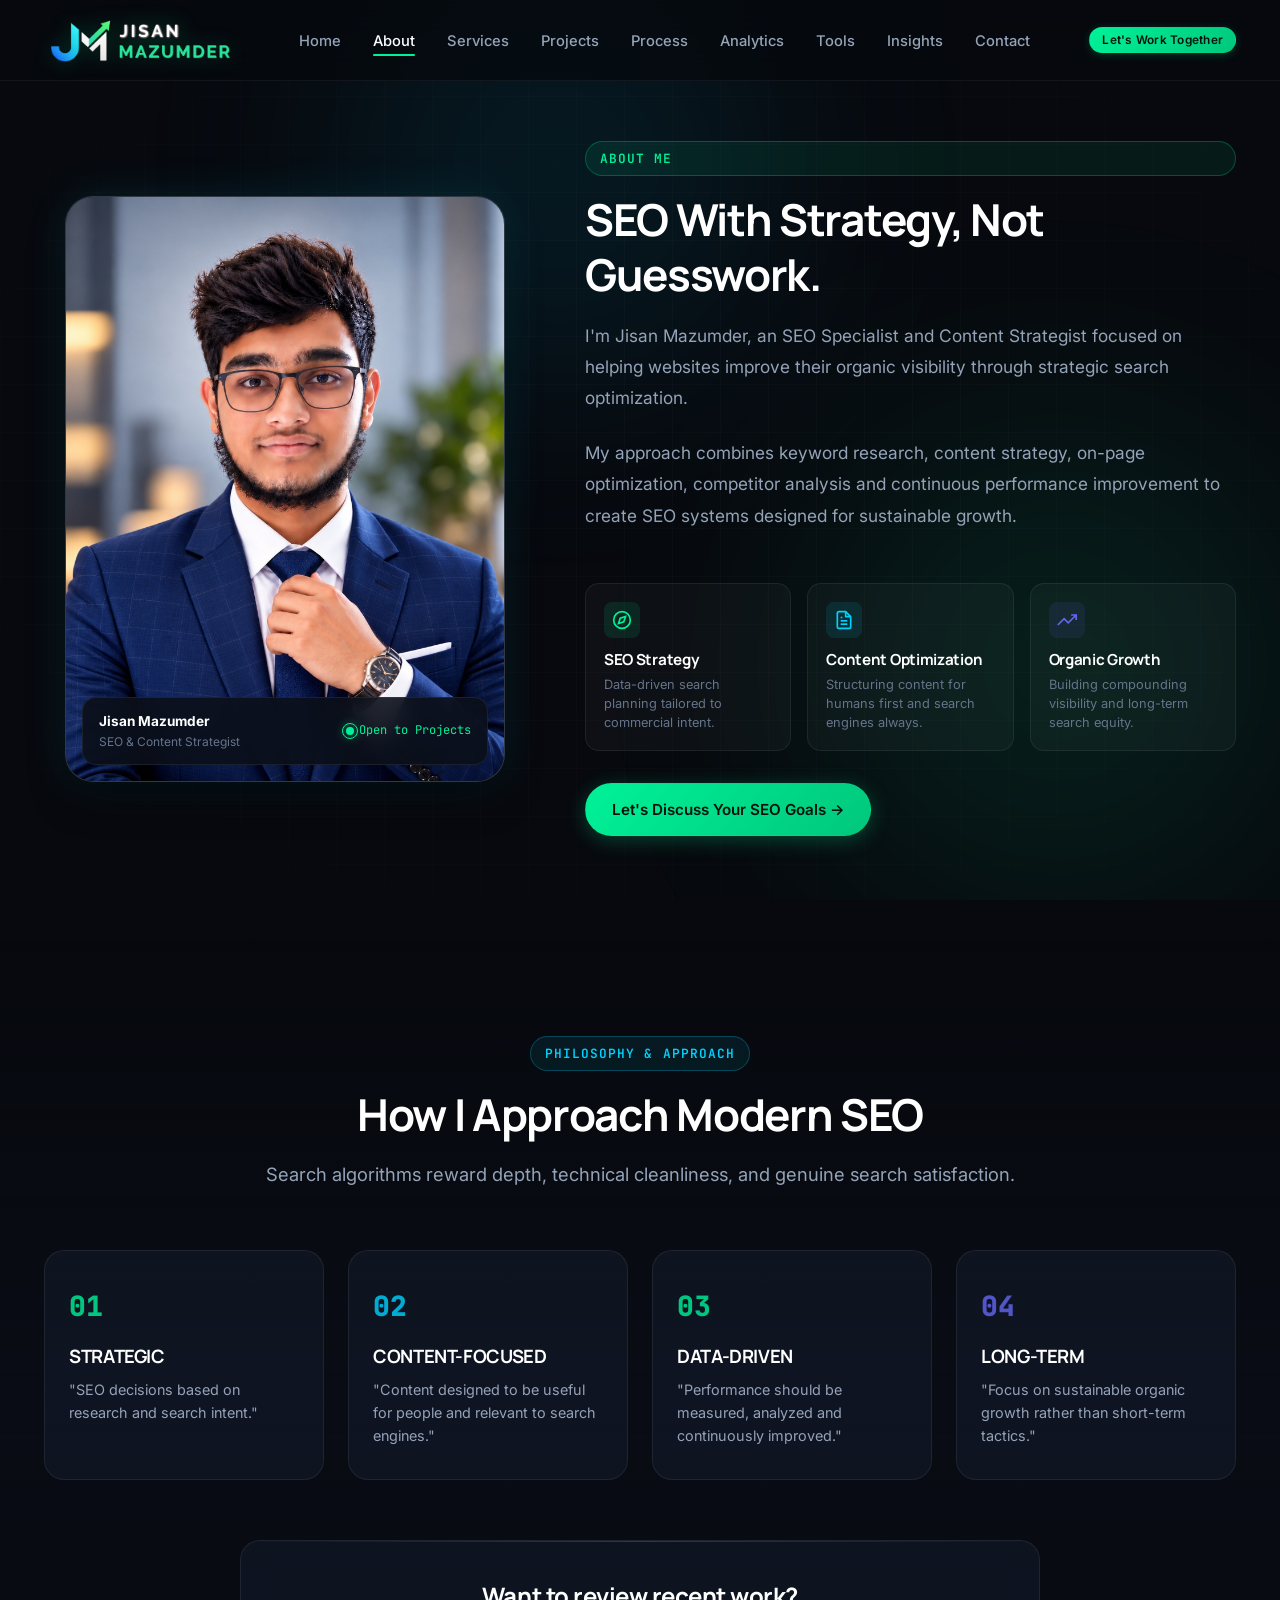
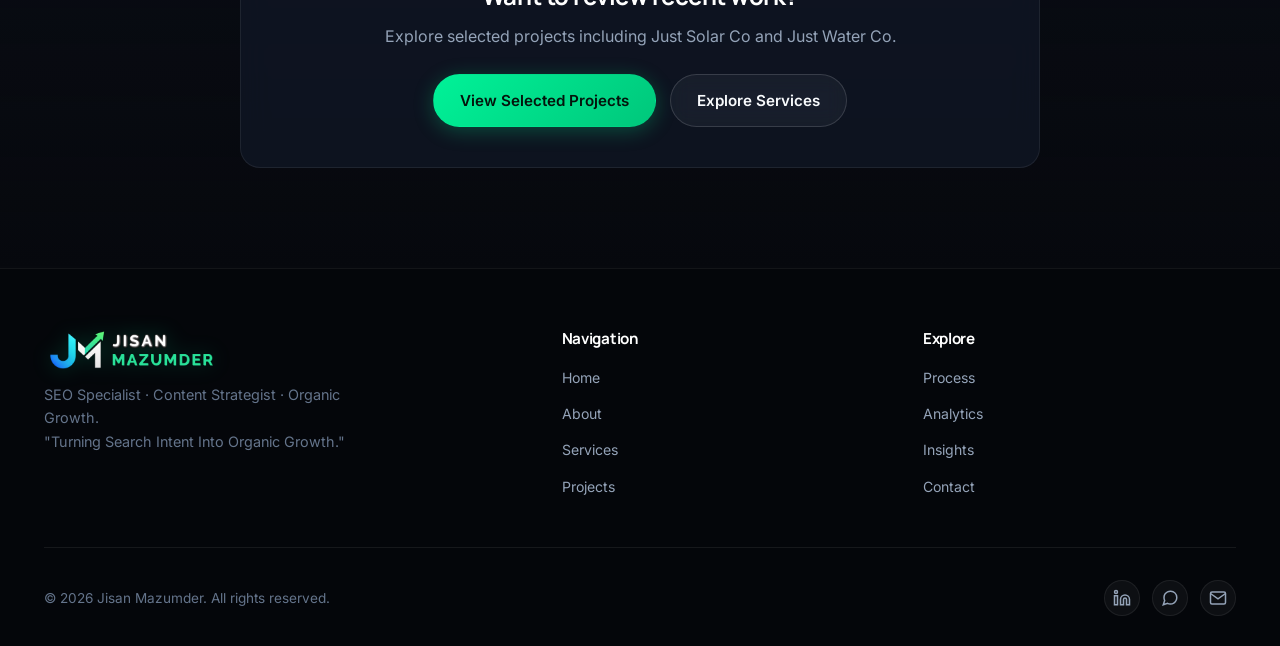
==== about.html @ 7db555c7 "Initial commit: Portfolio website with modern SEO optimization and about page update" ====
﻿<!DOCTYPE html>
<html lang="en">
<head>
  <meta charset="UTF-8">
  <meta name="viewport" content="width=device-width, initial-scale=1.0">
  <title>About | Jisan Mazumder - SEO Specialist &amp; Content Strategist</title>
  <meta name="description" content="Learn about Jisan Mazumder, SEO Specialist and Content Strategist focused on search visibility, topical relevance and sustainable organic growth.">
  <link rel="canonical" href="https://jisanmazumder.com/about.html">
  <meta name="theme-color" content="#07090e">
  <link rel="preconnect" href="https://fonts.googleapis.com">
  <link rel="preconnect" href="https://fonts.gstatic.com" crossorigin>
    <link rel="icon" type="image/png" href="assets/favicon.png">
  <link rel="icon" type="image/png" sizes="32x32" href="assets/favicon-32x32.png">
  <link rel="apple-touch-icon" href="assets/favicon.png">
  <link rel="shortcut icon" href="favicon.ico">
  <link rel="stylesheet" href="css/style.css">
</head>
<body>

  <div class="bg-ambient" aria-hidden="true">
    <div class="bg-ambient-orb bg-ambient-orb-1"></div>
    <div class="bg-ambient-orb bg-ambient-orb-2"></div>
    <div class="bg-grid-pattern"></div>
  </div>

  <header class="site-header" id="navbar">
    <div class="container">
      <nav class="nav-container" aria-label="Main Navigation">
        <a href="index.html" class="brand-logo" aria-label="Jisan Mazumder Home">
          <img src="assets/logo-nav-transparent.png" alt="Jisan Mazumder Logo" class="brand-logo-full">
        </a>

        <ul class="nav-menu" id="navMenu">
          <li><a href="index.html" class="nav-link">Home</a></li>
          <li><a href="about.html" class="nav-link active">About</a></li>
          <li><a href="services.html" class="nav-link">Services</a></li>
          <li><a href="projects.html" class="nav-link">Projects</a></li>
          <li><a href="process.html" class="nav-link">Process</a></li>
          <li><a href="analytics.html" class="nav-link">Analytics</a></li>
          <li><a href="tools.html" class="nav-link">Tools</a></li>
          <li><a href="insights.html" class="nav-link">Insights</a></li>
          <li><a href="contact.html" class="nav-link">Contact</a></li>
        </ul>

        <div class="nav-actions">
          <a href="contact.html" class="btn btn-primary btn-nav">Let's Work Together</a>
          <button class="menu-toggle" id="menuToggle" aria-label="Toggle Navigation Menu" aria-expanded="false" aria-controls="navMenu">
            <span class="hamburger-line"></span>
          </button>
        </div>
      </nav>
    </div>
  </header>

  <main id="mainContent">

    <!-- About Page Hero -->
    <section class="section" style="padding-top: 60px;">
      <div class="container">
        
        <div class="about-grid">
          
          <div class="about-image-wrapper reveal-on-scroll">
            <div class="about-photo-card">
              <img src="assets/jisan-avatar.jpg" alt="Jisan Mazumder portrait" class="about-photo" loading="lazy">
              <div class="about-photo-badge">
                <div>
                  <div class="about-badge-role">Jisan Mazumder</div>
                  <div style="font-size: 0.75rem; color: var(--text-muted);">SEO &amp; Content Strategist</div>
                </div>
                <div class="about-badge-status">
                  <span class="status-dot"></span> Open to Projects
                </div>
              </div>
            </div>
          </div>

          <div class="about-content-area reveal-on-scroll delay-1">
            <div class="section-badge">ABOUT ME</div>
            <h1 class="section-title">SEO With Strategy, Not Guesswork.</h1>
            
            <p class="about-copy">
              I'm Jisan Mazumder, an SEO Specialist and Content Strategist focused on helping websites improve their organic visibility through strategic search optimization.
            </p>
            <p class="about-copy">
              My approach combines keyword research, content strategy, on-page optimization, competitor analysis and continuous performance improvement to create SEO systems designed for sustainable growth.
            </p>

            <div class="about-highlights-grid">
              <div class="highlight-card">
                <div class="highlight-icon">
                  <svg width="20" height="20" viewBox="0 0 24 24" fill="none" stroke="currentColor" stroke-width="2"><circle cx="12" cy="12" r="10"></circle><polygon points="16.24 7.76 14.12 14.12 7.76 16.24 9.88 9.88 16.24 7.76"></polygon></svg>
                </div>
                <h2 class="highlight-title">SEO Strategy</h2>
                <p class="highlight-desc">Data-driven search planning tailored to commercial intent.</p>
              </div>

              <div class="highlight-card cyan">
                <div class="highlight-icon">
                  <svg width="20" height="20" viewBox="0 0 24 24" fill="none" stroke="currentColor" stroke-width="2"><path d="M14 2H6a2 2 0 0 0-2 2v16a2 2 0 0 0 2 2h12a2 2 0 0 0 2-2V8z"></path><polyline points="14 2 14 8 20 8"></polyline><line x1="16" y1="13" x2="8" y2="13"></line><line x1="16" y1="17" x2="8" y2="17"></line><polyline points="10 9 9 9 8 9"></polyline></svg>
                </div>
                <h2 class="highlight-title">Content Optimization</h2>
                <p class="highlight-desc">Structuring content for humans first and search engines always.</p>
              </div>

              <div class="highlight-card indigo">
                <div class="highlight-icon">
                  <svg width="20" height="20" viewBox="0 0 24 24" fill="none" stroke="currentColor" stroke-width="2"><polyline points="23 6 13.5 15.5 8.5 10.5 1 18"></polyline><polyline points="17 6 23 6 23 12"></polyline></svg>
                </div>
                <h2 class="highlight-title">Organic Growth</h2>
                <p class="highlight-desc">Building compounding visibility and long-term search equity.</p>
              </div>
            </div>

            <div>
              <a href="contact.html" class="btn btn-primary">
                Let's Discuss Your SEO Goals →
              </a>
            </div>

          </div>

        </div>

      </div>
    </section>

    <!-- Detailed Strategy Pillars -->
    <section class="section" style="background: linear-gradient(180deg, rgba(7, 9, 14, 0), rgba(11, 15, 25, 0.6) 50%, rgba(7, 9, 14, 0));">
      <div class="container">
        
        <div class="section-header reveal-on-scroll">
          <div class="section-badge cyan">PHILOSOPHY &amp; APPROACH</div>
          <h2 class="section-title">How I Approach Modern SEO</h2>
          <p class="section-subtitle">
            Search algorithms reward depth, technical cleanliness, and genuine search satisfaction.
          </p>
        </div>

        <div class="why-grid">
          
          <div class="why-card reveal-on-scroll">
            <div class="why-num">01</div>
            <h3 class="why-title">STRATEGIC</h3>
            <p class="why-desc">
              "SEO decisions based on research and search intent."
            </p>
          </div>

          <div class="why-card reveal-on-scroll delay-1">
            <div class="why-num" style="color: var(--accent-cyan);">02</div>
            <h3 class="why-title">CONTENT-FOCUSED</h3>
            <p class="why-desc">
              "Content designed to be useful for people and relevant to search engines."
            </p>
          </div>

          <div class="why-card reveal-on-scroll delay-2">
            <div class="why-num">03</div>
            <h3 class="why-title">DATA-DRIVEN</h3>
            <p class="why-desc">
              "Performance should be measured, analyzed and continuously improved."
            </p>
          </div>

          <div class="why-card reveal-on-scroll delay-3">
            <div class="why-num" style="color: var(--accent-indigo);">04</div>
            <h3 class="why-title">LONG-TERM</h3>
            <p class="why-desc">
              "Focus on sustainable organic growth rather than short-term tactics."
            </p>
          </div>

        </div>

        <!-- CTA Box -->
        <div style="margin-top: 60px; text-align: center;">
          <div class="card-glass" style="padding: 40px; max-width: 800px; margin: 0 auto;">
            <h3 style="font-size: 1.5rem; margin-bottom: 12px; color: #fff;">Want to review recent work?</h3>
            <p style="color: var(--text-secondary); margin-bottom: 24px;">
              Explore selected projects including Just Solar Co and Just Water Co.
            </p>
            <div style="display: flex; gap: 14px; justify-content: center; flex-wrap: wrap;">
              <a href="projects.html" class="btn btn-primary">View Selected Projects</a>
              <a href="services.html" class="btn btn-secondary">Explore Services</a>
            </div>
          </div>
        </div>

      </div>
    </section>

  </main>

  <footer class="site-footer">
    <div class="container">
      <div class="footer-top-grid">
        <div>
          <a href="index.html" class="brand-logo" style="margin-bottom: 14px; display: inline-flex;" aria-label="Jisan Mazumder Home">
            <img src="assets/logo-nav-transparent.png" alt="Jisan Mazumder Logo" class="brand-logo-full" style="height: 40px;">
          </a>
          <p class="footer-brand-desc">
            SEO Specialist · Content Strategist · Organic Growth.<br>
            "Turning Search Intent Into Organic Growth."
          </p>
        </div>
        <div class="footer-links-col">
          <h4>Navigation</h4>
          <ul class="footer-links-list">
            <li><a href="index.html" class="footer-link">Home</a></li>
            <li><a href="about.html" class="footer-link">About</a></li>
            <li><a href="services.html" class="footer-link">Services</a></li>
            <li><a href="projects.html" class="footer-link">Projects</a></li>
          </ul>
        </div>
        <div class="footer-links-col">
          <h4>Explore</h4>
          <ul class="footer-links-list">
            <li><a href="process.html" class="footer-link">Process</a></li>
            <li><a href="analytics.html" class="footer-link">Analytics</a></li>
            <li><a href="insights.html" class="footer-link">Insights</a></li>
            <li><a href="contact.html" class="footer-link">Contact</a></li>
          </ul>
        </div>
      </div>
      <div class="footer-bottom-row">
        <div>© 2026 Jisan Mazumder. All rights reserved.</div>
        <div class="social-pills-group">
          <a href="https://linkedin.com/in/[YOUR LINKEDIN]" target="_blank" rel="noopener noreferrer" class="social-pill" aria-label="LinkedIn"><svg width="18" height="18" viewBox="0 0 24 24" fill="none" stroke="currentColor" stroke-width="2"><path d="M16 8a6 6 0 0 1 6 6v7h-4v-7a2 2 0 0 0-2-2 2 2 0 0 0-2 2v7h-4v-7a6 6 0 0 1 6-6z"></path><rect x="2" y="9" width="4" height="12"></rect><circle cx="4" cy="4" r="2"></circle></svg></a>
          <a href="https://wa.me/[YOUR WHATSAPP]" target="_blank" rel="noopener noreferrer" class="social-pill" aria-label="WhatsApp"><svg width="18" height="18" viewBox="0 0 24 24" fill="none" stroke="currentColor" stroke-width="2"><path d="M21 11.5a8.38 8.38 0 0 1-.9 3.8 8.5 8.5 0 0 1-7.6 4.7 8.38 8.38 0 0 1-3.8-.9L3 21l1.9-5.7a8.38 8.38 0 0 1-.9-3.8 8.5 8.5 0 0 1 4.7-7.6 8.38 8.38 0 0 1 3.8-.9h.5a8.48 8.48 0 0 1 8 8v.5z"></path></svg></a>
          <a href="mailto:[YOUR EMAIL]" class="social-pill" aria-label="Email"><svg width="18" height="18" viewBox="0 0 24 24" fill="none" stroke="currentColor" stroke-width="2"><path d="M4 4h16c1.1 0 2 .9 2 2v12c0 1.1-.9 2-2 2H4c-1.1 0-2-.9-2-2V6c0-1.1.9-2 2-2z"></path><polyline points="22,6 12,13 2,6"></polyline></svg></a>
        </div>
      </div>
    </div>
  </footer>

  <script src="js/main.js" defer></script>
</body>
</html>
---- css/style.css ----
/* ==========================================================================
   JISAN MAZUMDER | SEO SPECIALIST & CONTENT STRATEGIST
   Modern SaaS & Data-Driven Portfolio Design System
   ========================================================================== */

@import url('https://fonts.googleapis.com/css2?family=Inter:wght@300;400;500;600;700;800&family=Manrope:wght@500;600;700;800&family=JetBrains+Mono:wght@400;500;600&display=swap');

/* --- CSS Variables / Design Tokens --- */
:root {
  --bg-primary: #07090e;
  --bg-secondary: #0b0f19;
  --bg-tertiary: #111726;
  --bg-card: rgba(16, 23, 38, 0.75);
  --bg-card-hover: rgba(22, 32, 54, 0.85);
  --bg-glass: rgba(11, 15, 25, 0.8);
  --bg-input: rgba(12, 18, 30, 0.8);
  
  --border-subtle: rgba(255, 255, 255, 0.07);
  --border-medium: rgba(255, 255, 255, 0.14);
  --border-active: rgba(0, 242, 152, 0.4);
  --border-cyan: rgba(0, 210, 255, 0.4);

  --accent-green: #00f298;
  --accent-green-glow: rgba(0, 242, 152, 0.25);
  --accent-cyan: #00d2ff;
  --accent-cyan-glow: rgba(0, 210, 255, 0.25);
  --accent-blue: #3b82f6;
  --accent-indigo: #6366f1;
  --accent-purple: #a855f7;

  --text-primary: #f8fafc;
  --text-secondary: #94a3b8;
  --text-muted: #64748b;
  --text-highlight: #ffffff;

  --font-sans: 'Inter', -apple-system, BlinkMacSystemFont, 'Segoe UI', Roboto, sans-serif;
  --font-heading: 'Manrope', -apple-system, BlinkMacSystemFont, sans-serif;
  --font-mono: 'JetBrains Mono', monospace;

  --radius-sm: 8px;
  --radius-md: 14px;
  --radius-lg: 20px;
  --radius-xl: 28px;
  --radius-full: 9999px;

  --shadow-sm: 0 4px 12px rgba(0, 0, 0, 0.3);
  --shadow-md: 0 10px 30px -10px rgba(0, 0, 0, 0.5);
  --shadow-lg: 0 20px 45px -15px rgba(0, 0, 0, 0.7);
  --shadow-glow-green: 0 0 30px rgba(0, 242, 152, 0.18);
  --shadow-glow-cyan: 0 0 30px rgba(0, 210, 255, 0.18);

  --transition-fast: 0.2s cubic-bezier(0.16, 1, 0.3, 1);
  --transition-normal: 0.3s cubic-bezier(0.16, 1, 0.3, 1);
  --transition-slow: 0.5s cubic-bezier(0.16, 1, 0.3, 1);

  --container-max: 1240px;
}

/* --- Base Reset & Global Styles --- */
*, *::before, *::after {
  box-sizing: border-box;
  margin: 0;
  padding: 0;
}

html {
  scroll-behavior: smooth;
  font-size: 16px;
  background-color: var(--bg-primary);
  color: var(--text-primary);
  text-rendering: optimizeLegibility;
  -webkit-font-smoothing: antialiased;
}

body {
  font-family: var(--font-sans);
  line-height: 1.65;
  background-color: var(--bg-primary);
  color: var(--text-primary);
  overflow-x: hidden;
  position: relative;
  min-height: 100vh;
}

/* Background Atmosphere Gradients */
.bg-ambient {
  position: fixed;
  top: 0;
  left: 0;
  width: 100vw;
  height: 100vh;
  pointer-events: none;
  z-index: 0;
  overflow: hidden;
}

.bg-ambient-orb {
  position: absolute;
  border-radius: 50%;
  filter: blur(120px);
  opacity: 0.15;
  transition: transform 10s ease-in-out;
}

.bg-ambient-orb-1 {
  top: -15%;
  left: 20%;
  width: 600px;
  height: 600px;
  background: radial-gradient(circle, var(--accent-cyan), transparent 70%);
}

.bg-ambient-orb-2 {
  top: 35%;
  right: -10%;
  width: 700px;
  height: 700px;
  background: radial-gradient(circle, var(--accent-green), transparent 70%);
}

.bg-ambient-orb-3 {
  bottom: 5%;
  left: -10%;
  width: 650px;
  height: 650px;
  background: radial-gradient(circle, var(--accent-indigo), transparent 70%);
}

/* Subtle grid overlay */
.bg-grid-pattern {
  position: fixed;
  inset: 0;
  background-image: 
    linear-gradient(to right, rgba(255, 255, 255, 0.02) 1px, transparent 1px),
    linear-gradient(to bottom, rgba(255, 255, 255, 0.02) 1px, transparent 1px);
  background-size: 48px 48px;
  pointer-events: none;
  z-index: 0;
  mask-image: radial-gradient(ellipse 80% 80% at 50% 50%, #000 30%, transparent 100%);
  -webkit-mask-image: radial-gradient(ellipse 80% 80% at 50% 50%, #000 30%, transparent 100%);
}

/* Typography Helpers */
h1, h2, h3, h4, h5, h6 {
  font-family: var(--font-heading);
  color: var(--text-highlight);
  line-height: 1.25;
  font-weight: 700;
  letter-spacing: -0.02em;
}

p {
  color: var(--text-secondary);
}

a {
  color: inherit;
  text-decoration: none;
  transition: color var(--transition-fast);
}

button, input, textarea, select {
  font-family: inherit;
  font-size: inherit;
  color: inherit;
  outline: none;
}

ul, ol {
  list-style: none;
}

img {
  max-width: 100%;
  height: auto;
  display: block;
}

/* Container */
.container {
  width: 100%;
  max-width: var(--container-max);
  margin: 0 auto;
  padding: 0 24px;
  position: relative;
  z-index: 1;
}

.section {
  padding: 100px 0;
  position: relative;
  z-index: 1;
}

@media (max-width: 768px) {
  .section {
    padding: 70px 0;
  }
}

/* --- Section Header Utility --- */
.section-header {
  text-align: center;
  max-width: 760px;
  margin: 0 auto 60px;
}

.section-header.text-left {
  text-align: left;
  margin-left: 0;
}

.section-badge {
  display: inline-flex;
  align-items: center;
  gap: 8px;
  padding: 6px 14px;
  background: rgba(0, 242, 152, 0.08);
  border: 1px solid rgba(0, 242, 152, 0.25);
  border-radius: var(--radius-full);
  font-family: var(--font-mono);
  font-size: 0.8rem;
  font-weight: 600;
  color: var(--accent-green);
  text-transform: uppercase;
  letter-spacing: 0.08em;
  margin-bottom: 16px;
}

.section-badge.cyan {
  background: rgba(0, 210, 255, 0.08);
  border-color: rgba(0, 210, 255, 0.25);
  color: var(--accent-cyan);
}

.section-title {
  font-size: clamp(2rem, 3.5vw, 2.75rem);
  margin-bottom: 18px;
  letter-spacing: -0.03em;
}

.section-subtitle {
  font-size: clamp(1rem, 1.5vw, 1.15rem);
  color: var(--text-secondary);
  line-height: 1.6;
}

/* Editable placeholder badge indicator */
.badge-editable {
  display: inline-flex;
  align-items: center;
  gap: 4px;
  font-family: var(--font-mono);
  font-size: 0.72rem;
  color: var(--accent-cyan);
  background: rgba(0, 210, 255, 0.1);
  border: 1px dashed rgba(0, 210, 255, 0.35);
  padding: 2px 8px;
  border-radius: 4px;
  letter-spacing: 0.02em;
  white-space: nowrap;
}

/* --- Buttons & Interactive Elements --- */
.btn {
  display: inline-flex;
  align-items: center;
  justify-content: center;
  gap: 10px;
  padding: 13px 26px;
  font-weight: 600;
  font-size: 0.95rem;
  border-radius: var(--radius-full);
  cursor: pointer;
  transition: all var(--transition-normal);
  border: 1px solid transparent;
  position: relative;
  overflow: hidden;
  user-select: none;
}

.btn-primary {
  background: linear-gradient(135deg, var(--accent-green), #00c77b);
  color: #04140c;
  box-shadow: 0 4px 20px rgba(0, 242, 152, 0.25);
}

.btn-primary:hover {
  background: linear-gradient(135deg, #24ffab, var(--accent-green));
  box-shadow: 0 8px 30px rgba(0, 242, 152, 0.45);
  transform: translateY(-2px);
}

.btn-secondary {
  background: rgba(255, 255, 255, 0.04);
  border: 1px solid var(--border-medium);
  color: var(--text-primary);
  backdrop-filter: blur(10px);
}

.btn-secondary:hover {
  background: rgba(255, 255, 255, 0.08);
  border-color: rgba(255, 255, 255, 0.25);
  color: #ffffff;
  transform: translateY(-2px);
}

.btn-cyan {
  background: linear-gradient(135deg, var(--accent-cyan), #0099cc);
  color: #021824;
  box-shadow: 0 4px 20px rgba(0, 210, 255, 0.25);
}

.btn-cyan:hover {
  background: linear-gradient(135deg, #38e1ff, var(--accent-cyan));
  box-shadow: 0 8px 30px rgba(0, 210, 255, 0.45);
  transform: translateY(-2px);
}

.btn-sm {
  padding: 8px 18px;
  font-size: 0.85rem;
}

.btn-icon {
  width: 44px;
  height: 44px;
  padding: 0;
  border-radius: 50%;
}

.btn:active {
  transform: translateY(0);
}

.btn:focus-visible {
  outline: 2px solid var(--accent-green);
  outline-offset: 3px;
}

/* --- Glassmorphism Card System --- */
.card-glass {
  background: var(--bg-card);
  border: 1px solid var(--border-subtle);
  border-radius: var(--radius-lg);
  backdrop-filter: blur(16px);
  -webkit-backdrop-filter: blur(16px);
  transition: all var(--transition-normal);
  position: relative;
  overflow: hidden;
}

.card-glass::before {
  content: '';
  position: absolute;
  top: 0;
  left: 0;
  right: 0;
  height: 1px;
  background: linear-gradient(90deg, transparent, rgba(255, 255, 255, 0.15), transparent);
}

.card-glass:hover {
  border-color: var(--border-medium);
  transform: translateY(-4px);
  box-shadow: var(--shadow-md);
}

/* ==========================================================================
   HEADER / NAVIGATION
   ========================================================================== */
.site-header {
  position: sticky;
  top: 0;
  left: 0;
  width: 100%;
  z-index: 1000;
  background: rgba(7, 9, 14, 0.7);
  backdrop-filter: blur(18px);
  -webkit-backdrop-filter: blur(18px);
  border-bottom: 1px solid rgba(255, 255, 255, 0.05);
  transition: all var(--transition-normal);
}

.site-header.scrolled {
  background: rgba(7, 9, 14, 0.92);
  border-bottom-color: rgba(255, 255, 255, 0.1);
  box-shadow: 0 10px 30px rgba(0, 0, 0, 0.5);
}

.nav-container {
  display: flex;
  align-items: center;
  justify-content: space-between;
  height: 80px;
  transition: height var(--transition-normal);
}

.site-header.scrolled .nav-container {
  height: 64px;
}

.brand-logo {
  display: flex;
  align-items: center;
  gap: 0;
  text-decoration: none;
  transition: transform var(--transition-fast);
}

.brand-logo:hover {
  transform: translateY(-1px);
}

/* Full logo (JM icon + MAZUMDER) */
.brand-logo-full {
  height: 44px;
  width: auto;
  max-width: 220px;
  object-fit: contain;
  display: block;
  filter: drop-shadow(0 0 10px rgba(0, 242, 152, 0.2));
  transition: transform var(--transition-normal), filter var(--transition-normal);
}

.brand-logo:hover .brand-logo-full {
  filter: drop-shadow(0 0 16px rgba(0, 210, 255, 0.45));
  transform: scale(1.03);
}

/* Legacy emblem logo (kept for backward compat) */
.brand-logo-img {
  height: 40px;
  width: auto;
  max-width: 52px;
  object-fit: contain;
  display: block;
  filter: drop-shadow(0 0 12px rgba(0, 242, 152, 0.35));
  transition: transform var(--transition-normal);
}

.brand-logo:hover .brand-logo-img {
  transform: scale(1.08) rotate(1deg);
}

.brand-name-group {
  display: flex;
  flex-direction: column;
  line-height: 1.05;
  gap: 0;
}

.brand-name-line1 {
  font-family: var(--font-heading);
  font-weight: 800;
  font-size: 1.1rem;
  letter-spacing: 0.06em;
  color: #ffffff;
  text-transform: uppercase;
}

.brand-name-line2 {
  font-family: var(--font-heading);
  font-weight: 800;
  font-size: 1.1rem;
  letter-spacing: 0.06em;
  color: #00d2ff;
  text-transform: uppercase;
}

.nav-menu {
  display: flex;
  align-items: center;
  gap: 32px;
}

.nav-link {
  font-size: 0.92rem;
  font-weight: 500;
  color: var(--text-secondary);
  position: relative;
  padding: 6px 0;
  transition: color var(--transition-fast);
}

.nav-link::after {
  content: '';
  position: absolute;
  bottom: 0;
  left: 0;
  width: 0;
  height: 2px;
  background: var(--accent-green);
  border-radius: var(--radius-full);
  transition: width var(--transition-fast);
}

.nav-link:hover, .nav-link.active {
  color: #ffffff;
}

.nav-link:hover::after, .nav-link.active::after {
  width: 100%;
}

.nav-actions {
  display: flex;
  align-items: center;
  gap: 12px;
}

/* 2x Small, sleek & ultra-compact CTA button */
.btn-nav {
  padding: 5px 12px;
  font-size: 0.74rem;
  font-weight: 600;
  letter-spacing: 0.02em;
  border-radius: var(--radius-full);
  white-space: nowrap;
  box-shadow: 0 2px 10px rgba(0, 242, 152, 0.2);
  transition: all var(--transition-normal);
  line-height: 1.2;
}

.btn-nav:hover {
  box-shadow: 0 4px 16px rgba(0, 242, 152, 0.38);
  transform: translateY(-1px);
}

/* Mobile Hamburger */
.menu-toggle {
  display: none;
  background: none;
  border: none;
  width: 36px;
  height: 36px;
  border-radius: var(--radius-sm);
  border: 1px solid var(--border-subtle);
  color: var(--text-primary);
  cursor: pointer;
  align-items: center;
  justify-content: center;
}

.hamburger-line {
  width: 18px;
  height: 2px;
  background-color: #ffffff;
  transition: all var(--transition-normal);
  display: block;
  position: relative;
}

.hamburger-line::before, .hamburger-line::after {
  content: '';
  position: absolute;
  width: 18px;
  height: 2px;
  background-color: #ffffff;
  transition: all var(--transition-normal);
  left: 0;
}

.hamburger-line::before {
  top: -5px;
}

.hamburger-line::after {
  top: 5px;
}

.menu-toggle.active .hamburger-line {
  background-color: transparent;
}

.menu-toggle.active .hamburger-line::before {
  transform: translateY(5px) rotate(45deg);
}

.menu-toggle.active .hamburger-line::after {
  transform: translateY(-5px) rotate(-45deg);
}

@media (max-width: 992px) {
  .menu-toggle {
    display: flex;
  }

  .nav-menu {
    position: fixed;
    top: 80px;
    left: 0;
    width: 100%;
    background: rgba(9, 13, 22, 0.98);
    backdrop-filter: blur(24px);
    -webkit-backdrop-filter: blur(24px);
    border-bottom: 1px solid var(--border-medium);
    flex-direction: column;
    align-items: flex-start;
    padding: 30px 24px 40px;
    gap: 20px;
    transform: translateY(-120%);
    opacity: 0;
    pointer-events: none;
    transition: all var(--transition-normal);
    box-shadow: 0 20px 40px rgba(0, 0, 0, 0.7);
  }

  .nav-menu.open {
    transform: translateY(0);
    opacity: 1;
    pointer-events: auto;
  }

  .nav-link {
    font-size: 1.15rem;
    width: 100%;
    padding: 8px 0;
  }

  .nav-actions {
    gap: 8px;
  }

  .nav-actions .btn-nav {
    display: inline-flex;
    padding: 4px 9px;
    font-size: 0.68rem;
  }
}

@media (max-width: 480px) {
  .brand-logo-full {
    height: 32px;
    max-width: 150px;
  }

  .nav-actions .btn-nav {
    padding: 3px 8px;
    font-size: 0.65rem;
  }
}

/* ==========================================================================
   HERO SECTION
   ========================================================================== */
.hero-section {
  padding: 60px 0 100px;
  position: relative;
  min-height: calc(100vh - 80px);
  display: flex;
  align-items: center;
}

.hero-grid {
  display: grid;
  grid-template-columns: 1.15fr 0.85fr;
  gap: 50px;
  align-items: center;
}

.hero-content {
  display: flex;
  flex-direction: column;
  align-items: flex-start;
}

.hero-status-pill {
  display: inline-flex;
  align-items: center;
  gap: 10px;
  padding: 6px 16px;
  background: rgba(0, 242, 152, 0.07);
  border: 1px solid rgba(0, 242, 152, 0.25);
  border-radius: var(--radius-full);
  margin-bottom: 24px;
}

.status-dot {
  width: 8px;
  height: 8px;
  border-radius: 50%;
  background-color: var(--accent-green);
  box-shadow: 0 0 12px var(--accent-green);
  position: relative;
}

.status-dot::after {
  content: '';
  position: absolute;
  inset: -4px;
  border-radius: 50%;
  border: 1px solid var(--accent-green);
  animation: pulse-ring 2s infinite;
}

@keyframes pulse-ring {
  0% { transform: scale(0.8); opacity: 0.8; }
  100% { transform: scale(2.2); opacity: 0; }
}

.status-text {
  font-family: var(--font-mono);
  font-size: 0.85rem;
  font-weight: 600;
  color: var(--accent-green);
}

.hero-role-label {
  font-family: var(--font-mono);
  font-size: 0.9rem;
  font-weight: 600;
  text-transform: uppercase;
  letter-spacing: 0.12em;
  color: var(--accent-cyan);
  margin-bottom: 12px;
}

.hero-title {
  font-size: clamp(2.5rem, 4.8vw, 4.2rem);
  font-weight: 800;
  line-height: 1.1;
  letter-spacing: -0.035em;
  margin-bottom: 24px;
}

.hero-title .gradient-text {
  background: linear-gradient(135deg, #ffffff 30%, var(--accent-green) 70%, var(--accent-cyan) 100%);
  -webkit-background-clip: text;
  -webkit-text-fill-color: transparent;
}

.hero-description {
  font-size: clamp(1.05rem, 1.6vw, 1.25rem);
  color: var(--text-secondary);
  line-height: 1.65;
  max-width: 580px;
  margin-bottom: 36px;
}

.hero-cta-group {
  display: flex;
  flex-wrap: wrap;
  gap: 16px;
  margin-bottom: 40px;
}

/* Quick Metrics Row */
.hero-quick-stats {
  display: flex;
  gap: 28px;
  padding-top: 24px;
  border-top: 1px solid var(--border-subtle);
  width: 100%;
}

.quick-stat-item {
  display: flex;
  flex-direction: column;
}

.quick-stat-label {
  font-size: 0.75rem;
  font-family: var(--font-mono);
  color: var(--text-muted);
  text-transform: uppercase;
  letter-spacing: 0.05em;
  margin-bottom: 4px;
}

.quick-stat-val {
  font-size: 1.15rem;
  font-weight: 700;
  color: #ffffff;
  display: flex;
  align-items: center;
  gap: 6px;
}

.quick-stat-val .icon-up {
  color: var(--accent-green);
  font-size: 0.85rem;
}

/* --- Hero Dashboard Visual Widget --- */
.hero-dashboard-widget {
  background: linear-gradient(160deg, rgba(16, 24, 39, 0.95), rgba(9, 14, 25, 0.95));
  border: 1px solid var(--border-medium);
  border-radius: var(--radius-xl);
  padding: 24px;
  box-shadow: var(--shadow-lg), 0 0 50px rgba(0, 242, 152, 0.08);
  position: relative;
}

.widget-header {
  display: flex;
  align-items: center;
  justify-content: space-between;
  border-bottom: 1px solid var(--border-subtle);
  padding-bottom: 16px;
  margin-bottom: 20px;
}

.widget-title-area {
  display: flex;
  align-items: center;
  gap: 10px;
}

.widget-signal-dot {
  width: 10px;
  height: 10px;
  border-radius: 50%;
  background: var(--accent-green);
  box-shadow: 0 0 10px var(--accent-green);
}

.widget-title {
  font-size: 0.95rem;
  font-weight: 700;
  color: #ffffff;
}

.widget-tag {
  font-family: var(--font-mono);
  font-size: 0.72rem;
  background: rgba(255, 255, 255, 0.06);
  padding: 3px 8px;
  border-radius: var(--radius-full);
  color: var(--text-secondary);
}

/* Widget Metrics 2x2 Grid */
.widget-metrics-grid {
  display: grid;
  grid-template-columns: 1fr 1fr;
  gap: 14px;
  margin-bottom: 20px;
}

.metric-box {
  background: rgba(255, 255, 255, 0.03);
  border: 1px solid var(--border-subtle);
  border-radius: var(--radius-md);
  padding: 14px;
  transition: all var(--transition-normal);
}

.metric-box:hover {
  background: rgba(255, 255, 255, 0.06);
  border-color: rgba(0, 242, 152, 0.25);
}

.metric-box-title {
  font-size: 0.75rem;
  color: var(--text-muted);
  margin-bottom: 4px;
}

.metric-box-val {
  font-size: 1.25rem;
  font-weight: 700;
  color: #ffffff;
  display: flex;
  align-items: baseline;
  gap: 6px;
}

.metric-growth-pill {
  font-size: 0.75rem;
  font-family: var(--font-mono);
  color: var(--accent-green);
  font-weight: 600;
}

/* Mini Chart inside widget */
.widget-chart-wrapper {
  background: rgba(7, 10, 18, 0.6);
  border: 1px solid var(--border-subtle);
  border-radius: var(--radius-md);
  padding: 16px;
  margin-bottom: 16px;
}

.widget-chart-header {
  display: flex;
  justify-content: space-between;
  align-items: center;
  margin-bottom: 12px;
}

.widget-chart-label {
  font-size: 0.78rem;
  font-weight: 600;
  color: var(--text-secondary);
}

.widget-chart-legend {
  display: flex;
  gap: 12px;
  font-size: 0.72rem;
  color: var(--text-muted);
}

.legend-item {
  display: flex;
  align-items: center;
  gap: 5px;
}

.legend-dot {
  width: 7px;
  height: 7px;
  border-radius: 50%;
}

.legend-dot.green { background: var(--accent-green); }
.legend-dot.cyan { background: var(--accent-cyan); }

/* SVG Mini Graph */
.mini-chart-svg {
  width: 100%;
  height: 85px;
  overflow: visible;
}

.chart-line-green {
  fill: none;
  stroke: var(--accent-green);
  stroke-width: 2.5;
  stroke-linecap: round;
  filter: drop-shadow(0 2px 8px rgba(0, 242, 152, 0.4));
}

.chart-area-green {
  fill: url(#greenGradient);
}

/* Keyword Ranking Mini List */
.widget-keywords-list {
  display: flex;
  flex-direction: column;
  gap: 8px;
}

.kw-row {
  display: flex;
  align-items: center;
  justify-content: space-between;
  background: rgba(255, 255, 255, 0.02);
  border: 1px solid rgba(255, 255, 255, 0.04);
  padding: 8px 12px;
  border-radius: var(--radius-sm);
  font-size: 0.8rem;
}

.kw-name {
  color: var(--text-primary);
  font-weight: 500;
  display: flex;
  align-items: center;
  gap: 8px;
}

.kw-rank {
  font-family: var(--font-mono);
  font-weight: 600;
  color: var(--accent-green);
  display: flex;
  align-items: center;
  gap: 4px;
}

@media (max-width: 992px) {
  .hero-grid {
    grid-template-columns: 1fr;
    gap: 40px;
  }
  .hero-section {
    padding-top: 30px;
  }
}

/* ==========================================================================
   ABOUT SECTION
   ========================================================================== */
.about-grid {
  display: grid;
  grid-template-columns: 0.85fr 1.15fr;
  gap: 60px;
  align-items: center;
}

.about-image-wrapper {
  position: relative;
  max-width: 440px;
  width: 100%;
  margin: 0 auto;
}

.about-photo-card {
  position: relative;
  border-radius: var(--radius-xl);
  overflow: hidden;
  border: 1px solid var(--border-medium);
  box-shadow: var(--shadow-lg), 0 0 45px rgba(0, 210, 255, 0.12);
  background: var(--bg-tertiary);
}

.about-photo {
  width: 100%;
  aspect-ratio: 3/4;
  object-fit: cover;
  object-position: center top;
  display: block;
  transition: transform var(--transition-slow);
}

.about-photo-card:hover .about-photo {
  transform: scale(1.03);
}

.about-photo-badge {
  position: absolute;
  bottom: 16px;
  left: 16px;
  right: 16px;
  background: rgba(11, 15, 25, 0.88);
  backdrop-filter: blur(14px);
  -webkit-backdrop-filter: blur(14px);
  border: 1px solid var(--border-subtle);
  border-radius: var(--radius-md);
  padding: 12px 16px;
  display: flex;
  align-items: center;
  justify-content: space-between;
}

.about-badge-role {
  font-size: 0.85rem;
  font-weight: 700;
  color: #ffffff;
}

.about-badge-status {
  font-family: var(--font-mono);
  font-size: 0.75rem;
  color: var(--accent-green);
  display: flex;
  align-items: center;
  gap: 5px;
}

.about-content-area {
  display: flex;
  flex-direction: column;
}

.about-copy {
  font-size: 1.08rem;
  color: var(--text-secondary);
  line-height: 1.8;
  margin-bottom: 24px;
}

.about-highlights-grid {
  display: grid;
  grid-template-columns: repeat(3, 1fr);
  gap: 16px;
  margin: 28px 0 32px;
}

.highlight-card {
  background: rgba(255, 255, 255, 0.03);
  border: 1px solid var(--border-subtle);
  border-radius: var(--radius-md);
  padding: 18px;
  transition: all var(--transition-normal);
}

.highlight-card:hover {
  background: rgba(255, 255, 255, 0.06);
  border-color: var(--border-active);
  transform: translateY(-2px);
}

.highlight-icon {
  width: 36px;
  height: 36px;
  border-radius: var(--radius-sm);
  background: rgba(0, 242, 152, 0.1);
  color: var(--accent-green);
  display: flex;
  align-items: center;
  justify-content: center;
  margin-bottom: 12px;
  font-size: 1.1rem;
}

.highlight-card.cyan .highlight-icon {
  background: rgba(0, 210, 255, 0.1);
  color: var(--accent-cyan);
}

.highlight-card.indigo .highlight-icon {
  background: rgba(99, 102, 241, 0.1);
  color: var(--accent-indigo);
}

.highlight-title {
  font-size: 0.95rem;
  font-weight: 700;
  color: #ffffff;
  margin-bottom: 6px;
}

.highlight-desc {
  font-size: 0.8rem;
  color: var(--text-muted);
  line-height: 1.5;
}

@media (max-width: 992px) {
  .about-grid {
    grid-template-columns: 1fr;
    gap: 40px;
  }
}

@media (max-width: 600px) {
  .about-highlights-grid {
    grid-template-columns: 1fr;
  }
}

/* ==========================================================================
   SERVICES SECTION
   ========================================================================== */
.services-grid {
  display: grid;
  grid-template-columns: repeat(3, 1fr);
  gap: 24px;
}

.service-card {
  padding: 32px 28px;
  display: flex;
  flex-direction: column;
  justify-content: space-between;
  border-radius: var(--radius-lg);
  position: relative;
}

.service-icon-box {
  width: 52px;
  height: 52px;
  border-radius: var(--radius-md);
  background: linear-gradient(135deg, rgba(0, 242, 152, 0.12), rgba(0, 210, 255, 0.12));
  border: 1px solid rgba(0, 242, 152, 0.25);
  color: var(--accent-green);
  display: flex;
  align-items: center;
  justify-content: center;
  font-size: 1.4rem;
  margin-bottom: 22px;
  transition: all var(--transition-normal);
}

.service-card:hover .service-icon-box {
  background: linear-gradient(135deg, var(--accent-green), var(--accent-cyan));
  color: #04140c;
  transform: scale(1.08) rotate(3deg);
  box-shadow: var(--shadow-glow-green);
}

.service-num {
  position: absolute;
  top: 24px;
  right: 28px;
  font-family: var(--font-mono);
  font-size: 0.85rem;
  font-weight: 700;
  color: var(--text-muted);
  opacity: 0.6;
}

.service-title {
  font-size: 1.3rem;
  font-weight: 700;
  margin-bottom: 12px;
  color: #ffffff;
}

.service-desc {
  font-size: 0.92rem;
  color: var(--text-secondary);
  line-height: 1.65;
  margin-bottom: 20px;
}

.service-deliverables {
  display: flex;
  flex-wrap: wrap;
  gap: 6px;
  padding-top: 16px;
  border-top: 1px solid var(--border-subtle);
}

.deliv-tag {
  font-size: 0.75rem;
  font-family: var(--font-mono);
  background: rgba(255, 255, 255, 0.04);
  color: var(--text-secondary);
  padding: 3px 8px;
  border-radius: 4px;
}

@media (max-width: 1024px) {
  .services-grid {
    grid-template-columns: repeat(2, 1fr);
  }
}

@media (max-width: 640px) {
  .services-grid {
    grid-template-columns: 1fr;
  }
}

/* ==========================================================================
   FEATURED PROJECTS SECTION (STRICTLY JUST SOLAR CO & JUST WATER CO)
   ========================================================================== */
.projects-grid {
  display: grid;
  grid-template-columns: repeat(2, 1fr);
  gap: 32px;
}

.project-card {
  border-radius: var(--radius-xl);
  overflow: hidden;
  display: flex;
  flex-direction: column;
}

.project-media-wrapper {
  position: relative;
  overflow: hidden;
  aspect-ratio: 16/10;
  background: #0d121f;
  border-bottom: 1px solid var(--border-subtle);
}

.project-image {
  width: 100%;
  height: 100%;
  object-fit: cover;
  transition: transform var(--transition-slow);
}

.project-card:hover .project-image {
  transform: scale(1.04);
}

.project-badge-overlay {
  position: absolute;
  top: 16px;
  left: 16px;
  display: flex;
  gap: 8px;
}

.project-industry-pill {
  font-size: 0.75rem;
  font-family: var(--font-mono);
  font-weight: 600;
  background: rgba(9, 13, 22, 0.88);
  backdrop-filter: blur(10px);
  -webkit-backdrop-filter: blur(10px);
  border: 1px solid var(--border-medium);
  padding: 4px 12px;
  border-radius: var(--radius-full);
  color: #ffffff;
}

.project-body {
  padding: 32px 28px;
  display: flex;
  flex-direction: column;
  flex-grow: 1;
}

.project-num {
  font-family: var(--font-mono);
  font-size: 0.8rem;
  font-weight: 700;
  color: var(--accent-green);
  text-transform: uppercase;
  letter-spacing: 0.08em;
  margin-bottom: 8px;
}

.project-title {
  font-size: 1.65rem;
  font-weight: 800;
  color: #ffffff;
  margin-bottom: 12px;
}

.project-desc {
  font-size: 0.95rem;
  color: var(--text-secondary);
  line-height: 1.65;
  margin-bottom: 20px;
}

.project-services-list {
  display: flex;
  flex-wrap: wrap;
  gap: 6px;
  margin-bottom: 24px;
}

.project-service-tag {
  font-size: 0.76rem;
  font-family: var(--font-mono);
  background: rgba(0, 242, 152, 0.07);
  border: 1px solid rgba(0, 242, 152, 0.2);
  color: var(--accent-green);
  padding: 4px 10px;
  border-radius: var(--radius-full);
}

.project-card.water .project-service-tag {
  background: rgba(0, 210, 255, 0.07);
  border-color: rgba(0, 210, 255, 0.2);
  color: var(--accent-cyan);
}

/* Metric Placeholders Box */
.project-metrics-preview {
  background: rgba(255, 255, 255, 0.02);
  border: 1px solid var(--border-subtle);
  border-radius: var(--radius-md);
  padding: 14px 18px;
  margin-bottom: 24px;
  display: grid;
  grid-template-columns: repeat(3, 1fr);
  gap: 12px;
  text-align: center;
}

.p-metric-item {
  display: flex;
  flex-direction: column;
  gap: 2px;
}

.p-metric-label {
  font-size: 0.7rem;
  color: var(--text-muted);
  text-transform: uppercase;
  font-family: var(--font-mono);
}

.p-metric-value {
  font-family: var(--font-mono);
  font-size: 0.88rem;
  font-weight: 600;
  color: var(--accent-cyan);
}

.project-actions {
  margin-top: auto;
  padding-top: 16px;
  border-top: 1px solid var(--border-subtle);
}

.btn-view-study {
  display: inline-flex;
  align-items: center;
  gap: 8px;
  font-weight: 700;
  font-size: 0.95rem;
  color: var(--accent-green);
  transition: all var(--transition-fast);
  cursor: pointer;
  background: none;
  border: none;
  padding: 0;
}

.project-card.water .btn-view-study {
  color: var(--accent-cyan);
}

.btn-view-study:hover {
  gap: 12px;
  color: #ffffff;
}

@media (max-width: 900px) {
  .projects-grid {
    grid-template-columns: 1fr;
  }
}

/* ==========================================================================
   SEO PROCESS SECTION (Connected Timeline)
   ========================================================================== */
.process-timeline {
  display: grid;
  grid-template-columns: repeat(5, 1fr);
  gap: 20px;
  position: relative;
}

.process-timeline::before {
  content: '';
  position: absolute;
  top: 40px;
  left: 5%;
  width: 90%;
  height: 2px;
  background: linear-gradient(90deg, 
    var(--accent-green) 0%, 
    var(--accent-cyan) 50%, 
    var(--accent-indigo) 100%
  );
  z-index: 0;
  opacity: 0.4;
}

.process-step-card {
  position: relative;
  z-index: 1;
  background: var(--bg-card);
  border: 1px solid var(--border-subtle);
  border-radius: var(--radius-lg);
  padding: 24px 20px;
  transition: all var(--transition-normal);
  display: flex;
  flex-direction: column;
}

.process-step-card:hover {
  border-color: var(--border-medium);
  transform: translateY(-6px);
  box-shadow: var(--shadow-md);
}

.step-node-header {
  display: flex;
  align-items: center;
  justify-content: space-between;
  margin-bottom: 20px;
}

.step-circle {
  width: 44px;
  height: 44px;
  border-radius: 50%;
  background: #0b0f19;
  border: 2px solid var(--accent-green);
  color: var(--accent-green);
  display: flex;
  align-items: center;
  justify-content: center;
  font-family: var(--font-mono);
  font-weight: 700;
  font-size: 0.9rem;
  box-shadow: 0 0 15px rgba(0, 242, 152, 0.2);
}

.step-circle.cyan {
  border-color: var(--accent-cyan);
  color: var(--accent-cyan);
  box-shadow: 0 0 15px rgba(0, 210, 255, 0.2);
}

.step-circle.indigo {
  border-color: var(--accent-indigo);
  color: var(--accent-indigo);
  box-shadow: 0 0 15px rgba(99, 102, 241, 0.2);
}

.step-title {
  font-size: 1.1rem;
  font-weight: 700;
  margin-bottom: 8px;
  color: #ffffff;
}

.step-desc {
  font-size: 0.88rem;
  color: var(--text-secondary);
  line-height: 1.6;
}

@media (max-width: 1024px) {
  .process-timeline {
    grid-template-columns: 1fr;
    gap: 20px;
  }
  .process-timeline::before {
    display: none;
  }
}

/* ==========================================================================
   SEO DASHBOARD & ANALYTICS SECTION ("SEO Is Measurable")
   ========================================================================== */
.dashboard-display-card {
  background: linear-gradient(175deg, rgba(17, 24, 39, 0.95), rgba(7, 10, 18, 0.98));
  border: 1px solid var(--border-medium);
  border-radius: var(--radius-xl);
  padding: 36px;
  box-shadow: var(--shadow-lg), 0 0 60px rgba(0, 242, 152, 0.05);
}

.dash-topbar {
  display: flex;
  align-items: center;
  justify-content: space-between;
  flex-wrap: wrap;
  gap: 16px;
  padding-bottom: 24px;
  border-bottom: 1px solid var(--border-subtle);
  margin-bottom: 28px;
}

.dash-title-group h3 {
  font-size: 1.4rem;
  color: #ffffff;
  display: flex;
  align-items: center;
  gap: 10px;
}

.dash-time-filter {
  display: flex;
  gap: 6px;
  background: rgba(255, 255, 255, 0.04);
  padding: 4px;
  border-radius: var(--radius-full);
  border: 1px solid var(--border-subtle);
}

.filter-btn {
  background: none;
  border: none;
  font-size: 0.8rem;
  font-weight: 600;
  color: var(--text-secondary);
  padding: 6px 14px;
  border-radius: var(--radius-full);
  cursor: pointer;
  transition: all var(--transition-fast);
}

.filter-btn.active, .filter-btn:hover {
  background: rgba(255, 255, 255, 0.1);
  color: #ffffff;
}

.filter-btn.active {
  background: var(--accent-green);
  color: #04140c;
}

/* 5 Metric Summary Cards */
.dash-metrics-5grid {
  display: grid;
  grid-template-columns: repeat(5, 1fr);
  gap: 16px;
  margin-bottom: 32px;
}

.dash-metric-card {
  background: rgba(255, 255, 255, 0.02);
  border: 1px solid var(--border-subtle);
  border-radius: var(--radius-md);
  padding: 18px 16px;
  transition: all var(--transition-normal);
}

.dash-metric-card:hover {
  background: rgba(255, 255, 255, 0.05);
  border-color: rgba(0, 242, 152, 0.3);
}

.d-metric-label {
  font-size: 0.78rem;
  color: var(--text-muted);
  margin-bottom: 6px;
  display: flex;
  justify-content: space-between;
  align-items: center;
}

.d-metric-value {
  font-size: 1.35rem;
  font-weight: 700;
  color: #ffffff;
  margin-bottom: 4px;
  font-family: var(--font-mono);
}

.d-metric-sub {
  font-size: 0.72rem;
  color: var(--accent-green);
  font-family: var(--font-mono);
}

/* Large Interactive Chart */
.dash-chart-container {
  background: rgba(9, 13, 22, 0.7);
  border: 1px solid var(--border-subtle);
  border-radius: var(--radius-lg);
  padding: 24px;
  margin-bottom: 28px;
}

.chart-header-row {
  display: flex;
  justify-content: space-between;
  align-items: center;
  margin-bottom: 20px;
}

.chart-title-text {
  font-size: 1rem;
  font-weight: 700;
  color: #ffffff;
}

.chart-svg-main {
  width: 100%;
  height: 220px;
  overflow: visible;
}

.chart-grid-line {
  stroke: rgba(255, 255, 255, 0.06);
  stroke-dasharray: 4 4;
}

.chart-curve-main {
  fill: none;
  stroke: var(--accent-green);
  stroke-width: 3;
  stroke-linecap: round;
  filter: drop-shadow(0 4px 12px rgba(0, 242, 152, 0.4));
}

.chart-curve-secondary {
  fill: none;
  stroke: var(--accent-cyan);
  stroke-width: 2.5;
  stroke-linecap: round;
  stroke-dasharray: 6 4;
}

.chart-dot {
  fill: #0b0f19;
  stroke: var(--accent-green);
  stroke-width: 3;
  cursor: pointer;
  transition: transform 0.2s ease;
}

.chart-dot:hover {
  transform: scale(1.6);
  stroke-width: 4;
}

.chart-tooltip {
  position: absolute;
  background: rgba(11, 15, 25, 0.95);
  border: 1px solid var(--accent-green);
  border-radius: var(--radius-sm);
  padding: 6px 12px;
  font-family: var(--font-mono);
  font-size: 0.75rem;
  color: #ffffff;
  pointer-events: none;
  transform: translate(-50%, -120%);
  display: none;
  white-space: nowrap;
  box-shadow: 0 4px 20px rgba(0, 0, 0, 0.8);
}

.dash-footer-note {
  text-align: center;
  font-size: 0.85rem;
  color: var(--text-muted);
}

@media (max-width: 1024px) {
  .dash-metrics-5grid {
    grid-template-columns: repeat(3, 1fr);
  }
}

@media (max-width: 640px) {
  .dash-metrics-5grid {
    grid-template-columns: 1fr 1fr;
  }
  .dashboard-display-card {
    padding: 20px;
  }
}

/* ==========================================================================
   TOOLS SECTION
   ========================================================================== */
.tools-grid {
  display: grid;
  grid-template-columns: repeat(4, 1fr);
  gap: 20px;
}

.tool-card {
  background: var(--bg-card);
  border: 1px solid var(--border-subtle);
  border-radius: var(--radius-lg);
  padding: 24px;
  display: flex;
  flex-direction: column;
  align-items: center;
  text-align: center;
  transition: all var(--transition-normal);
}

.tool-card:hover {
  border-color: var(--border-medium);
  transform: translateY(-4px);
  box-shadow: var(--shadow-md);
  background: var(--bg-card-hover);
}

.tool-icon-wrapper {
  width: 60px;
  height: 60px;
  border-radius: var(--radius-md);
  background: rgba(255, 255, 255, 0.03);
  border: 1px solid var(--border-subtle);
  display: flex;
  align-items: center;
  justify-content: center;
  margin-bottom: 16px;
  color: var(--accent-cyan);
  font-size: 1.7rem;
}

.tool-card:hover .tool-icon-wrapper {
  border-color: var(--accent-green);
  color: var(--accent-green);
  background: rgba(0, 242, 152, 0.08);
}

.tool-name {
  font-size: 1.05rem;
  font-weight: 700;
  color: #ffffff;
  margin-bottom: 6px;
}

.tool-category {
  font-size: 0.78rem;
  font-family: var(--font-mono);
  color: var(--text-muted);
}

@media (max-width: 992px) {
  .tools-grid {
    grid-template-columns: repeat(3, 1fr);
  }
}

@media (max-width: 640px) {
  .tools-grid {
    grid-template-columns: repeat(2, 1fr);
  }
}

/* ==========================================================================
   WHY WORK WITH ME SECTION
   ========================================================================== */
.why-grid {
  display: grid;
  grid-template-columns: repeat(4, 1fr);
  gap: 24px;
}

.why-card {
  background: var(--bg-card);
  border: 1px solid var(--border-subtle);
  border-radius: var(--radius-lg);
  padding: 32px 24px;
  position: relative;
  transition: all var(--transition-normal);
}

.why-card:hover {
  border-color: var(--border-medium);
  transform: translateY(-4px);
}

.why-num {
  font-family: var(--font-mono);
  font-size: 1.75rem;
  font-weight: 800;
  color: var(--accent-green);
  opacity: 0.8;
  margin-bottom: 16px;
}

.why-title {
  font-size: 1.15rem;
  font-weight: 700;
  color: #ffffff;
  margin-bottom: 10px;
}

.why-desc {
  font-size: 0.9rem;
  color: var(--text-secondary);
  line-height: 1.6;
}

@media (max-width: 1024px) {
  .why-grid {
    grid-template-columns: repeat(2, 1fr);
  }
}

@media (max-width: 600px) {
  .why-grid {
    grid-template-columns: 1fr;
  }
}

/* ==========================================================================
   INSIGHTS / BLOG PREVIEW SECTION
   ========================================================================== */
.insights-grid {
  display: grid;
  grid-template-columns: repeat(2, 1fr);
  gap: 24px;
}

.insight-card {
  padding: 32px 28px;
  display: flex;
  flex-direction: column;
  justify-content: space-between;
}

.insight-meta {
  display: flex;
  align-items: center;
  gap: 12px;
  margin-bottom: 14px;
}

.insight-cat-tag {
  font-size: 0.75rem;
  font-family: var(--font-mono);
  font-weight: 600;
  padding: 3px 10px;
  border-radius: var(--radius-full);
  background: rgba(0, 210, 255, 0.08);
  border: 1px solid rgba(0, 210, 255, 0.25);
  color: var(--accent-cyan);
}

.insight-date {
  font-size: 0.78rem;
  font-family: var(--font-mono);
  color: var(--text-muted);
}

.insight-title {
  font-size: 1.28rem;
  font-weight: 700;
  color: #ffffff;
  margin-bottom: 12px;
  line-height: 1.4;
}

.insight-desc {
  font-size: 0.92rem;
  color: var(--text-secondary);
  line-height: 1.65;
  margin-bottom: 20px;
}

.insight-btn {
  display: inline-flex;
  align-items: center;
  gap: 8px;
  font-size: 0.88rem;
  font-weight: 600;
  color: var(--accent-green);
  transition: gap var(--transition-fast);
  background: none;
  border: none;
  cursor: pointer;
  padding: 0;
}

.insight-btn:hover {
  gap: 12px;
  color: #ffffff;
}

@media (max-width: 768px) {
  .insights-grid {
    grid-template-columns: 1fr;
  }
}

/* ==========================================================================
   TESTIMONIALS SECTION (Honest Editable Placeholder)
   ========================================================================== */
.testimonial-placeholder-card {
  max-width: 780px;
  margin: 0 auto;
  padding: 48px;
  text-align: center;
  background: rgba(16, 23, 38, 0.5);
  border: 1px dashed var(--border-medium);
  border-radius: var(--radius-xl);
}

.test-icon-quote {
  font-size: 2.2rem;
  color: var(--accent-cyan);
  opacity: 0.5;
  margin-bottom: 16px;
}

.test-placeholder-text {
  font-size: 1.25rem;
  color: var(--text-secondary);
  font-style: italic;
  margin-bottom: 20px;
}

.test-note-tag {
  display: inline-flex;
  align-items: center;
  gap: 6px;
  font-family: var(--font-mono);
  font-size: 0.8rem;
  color: var(--text-muted);
}

/* ==========================================================================
   CONTACT SECTION
   ========================================================================== */
.contact-grid {
  display: grid;
  grid-template-columns: 0.9fr 1.1fr;
  gap: 48px;
}

.contact-info-panel {
  display: flex;
  flex-direction: column;
}

.contact-channels-list {
  display: flex;
  flex-direction: column;
  gap: 16px;
  margin: 32px 0;
}

.channel-card {
  display: flex;
  align-items: center;
  gap: 16px;
  padding: 16px 20px;
  background: var(--bg-card);
  border: 1px solid var(--border-subtle);
  border-radius: var(--radius-md);
  transition: all var(--transition-normal);
}

.channel-card:hover {
  border-color: var(--accent-green);
  background: var(--bg-card-hover);
  transform: translateX(4px);
}

.channel-icon {
  width: 44px;
  height: 44px;
  border-radius: var(--radius-sm);
  background: rgba(0, 242, 152, 0.1);
  color: var(--accent-green);
  display: flex;
  align-items: center;
  justify-content: center;
  font-size: 1.2rem;
}

.channel-card.cyan .channel-icon {
  background: rgba(0, 210, 255, 0.1);
  color: var(--accent-cyan);
}

.channel-card.indigo .channel-icon {
  background: rgba(99, 102, 241, 0.1);
  color: var(--accent-indigo);
}

.channel-content {
  display: flex;
  flex-direction: column;
}

.channel-label {
  font-size: 0.75rem;
  font-family: var(--font-mono);
  color: var(--text-muted);
  text-transform: uppercase;
}

.channel-val {
  font-size: 0.95rem;
  font-weight: 600;
  color: #ffffff;
}

/* Contact Form */
.contact-form-card {
  padding: 36px;
}

.form-group {
  margin-bottom: 20px;
}

.form-label {
  display: block;
  font-size: 0.85rem;
  font-weight: 600;
  color: var(--text-primary);
  margin-bottom: 8px;
}

.form-input, .form-textarea, .form-select {
  width: 100%;
  background: var(--bg-input);
  border: 1px solid var(--border-subtle);
  border-radius: var(--radius-sm);
  padding: 12px 16px;
  color: #ffffff;
  font-size: 0.95rem;
  transition: all var(--transition-fast);
}

.form-input:focus, .form-textarea:focus, .form-select:focus {
  border-color: var(--accent-green);
  box-shadow: 0 0 15px rgba(0, 242, 152, 0.15);
  background: rgba(16, 24, 40, 0.95);
}

.form-textarea {
  min-height: 120px;
  resize: vertical;
}

.form-feedback {
  margin-top: 16px;
  padding: 12px;
  border-radius: var(--radius-sm);
  font-size: 0.9rem;
  display: none;
}

.form-feedback.success {
  display: block;
  background: rgba(0, 242, 152, 0.1);
  border: 1px solid var(--accent-green);
  color: var(--accent-green);
}

@media (max-width: 900px) {
  .contact-grid {
    grid-template-columns: 1fr;
  }
}

/* ==========================================================================
   FOOTER
   ========================================================================== */
.site-footer {
  background: #04060a;
  border-top: 1px solid rgba(255, 255, 255, 0.06);
  padding: 60px 0 30px;
  position: relative;
  z-index: 1;
}

.footer-top-grid {
  display: grid;
  grid-template-columns: 1.5fr 1fr 1fr;
  gap: 48px;
  padding-bottom: 48px;
  border-bottom: 1px solid var(--border-subtle);
  margin-bottom: 32px;
}

.footer-brand-title {
  font-size: 1.25rem;
  font-weight: 800;
  color: #ffffff;
  margin-bottom: 8px;
}

.footer-brand-desc {
  font-size: 0.9rem;
  color: var(--text-muted);
  max-width: 340px;
}

.footer-links-col h4 {
  font-size: 0.95rem;
  font-weight: 700;
  color: #ffffff;
  margin-bottom: 16px;
  font-family: var(--font-heading);
}

.footer-links-list {
  display: flex;
  flex-direction: column;
  gap: 10px;
}

.footer-link {
  font-size: 0.88rem;
  color: var(--text-secondary);
  transition: color var(--transition-fast);
}

.footer-link:hover {
  color: var(--accent-green);
}

.footer-bottom-row {
  display: flex;
  align-items: center;
  justify-content: space-between;
  flex-wrap: wrap;
  gap: 16px;
  font-size: 0.85rem;
  color: var(--text-muted);
}

.social-pills-group {
  display: flex;
  gap: 12px;
}

.social-pill {
  width: 36px;
  height: 36px;
  border-radius: 50%;
  background: rgba(255, 255, 255, 0.04);
  border: 1px solid var(--border-subtle);
  display: flex;
  align-items: center;
  justify-content: center;
  color: var(--text-secondary);
  transition: all var(--transition-fast);
}

.social-pill:hover {
  color: var(--accent-green);
  border-color: var(--accent-green);
  background: rgba(0, 242, 152, 0.1);
  transform: translateY(-2px);
}

@media (max-width: 768px) {
  .footer-top-grid {
    grid-template-columns: 1fr;
    gap: 32px;
  }
}

/* ==========================================================================
   MODALS (CASE STUDY & INSIGHTS PREVIEWS)
   ========================================================================== */
.modal-overlay {
  position: fixed;
  inset: 0;
  background: rgba(4, 6, 11, 0.85);
  backdrop-filter: blur(16px);
  -webkit-backdrop-filter: blur(16px);
  z-index: 2000;
  display: flex;
  align-items: center;
  justify-content: center;
  padding: 24px;
  opacity: 0;
  visibility: hidden;
  transition: all var(--transition-normal);
}

.modal-overlay.open {
  opacity: 1;
  visibility: visible;
}

.modal-container {
  background: #0d121f;
  border: 1px solid var(--border-medium);
  border-radius: var(--radius-xl);
  max-width: 860px;
  width: 100%;
  max-height: 90vh;
  overflow-y: auto;
  box-shadow: 0 25px 60px rgba(0, 0, 0, 0.8), 0 0 50px rgba(0, 242, 152, 0.1);
  transform: scale(0.95) translateY(20px);
  transition: all var(--transition-normal);
  position: relative;
}

.modal-overlay.open .modal-container {
  transform: scale(1) translateY(0);
}

.modal-close-btn {
  position: sticky;
  top: 16px;
  right: 16px;
  float: right;
  width: 36px;
  height: 36px;
  border-radius: 50%;
  background: rgba(255, 255, 255, 0.08);
  border: 1px solid var(--border-subtle);
  color: #ffffff;
  display: flex;
  align-items: center;
  justify-content: center;
  cursor: pointer;
  z-index: 10;
  transition: all var(--transition-fast);
}

.modal-close-btn:hover {
  background: rgba(255, 255, 255, 0.2);
  transform: rotate(90deg);
}

.modal-content-body {
  padding: 40px;
}

.case-study-hero {
  margin-bottom: 32px;
}

.case-study-tag {
  font-family: var(--font-mono);
  font-size: 0.8rem;
  color: var(--accent-green);
  text-transform: uppercase;
  margin-bottom: 8px;
}

.case-study-title {
  font-size: 2rem;
  color: #ffffff;
  margin-bottom: 12px;
}

.case-study-industry {
  font-size: 1rem;
  color: var(--text-secondary);
}

.case-section-block {
  margin-bottom: 30px;
  padding-bottom: 24px;
  border-bottom: 1px solid var(--border-subtle);
}

.case-section-block:last-child {
  border-bottom: none;
  margin-bottom: 0;
  padding-bottom: 0;
}

.case-section-heading {
  font-size: 1.15rem;
  color: #ffffff;
  margin-bottom: 10px;
  display: flex;
  align-items: center;
  gap: 8px;
}

.case-section-heading::before {
  content: '';
  width: 4px;
  height: 18px;
  background: var(--accent-green);
  border-radius: 2px;
}

.case-results-grid {
  display: grid;
  grid-template-columns: repeat(4, 1fr);
  gap: 14px;
  margin-top: 16px;
}

.case-result-box {
  background: rgba(255, 255, 255, 0.03);
  border: 1px solid var(--border-subtle);
  border-radius: var(--radius-md);
  padding: 16px;
  text-align: center;
}

.c-res-label {
  font-size: 0.75rem;
  color: var(--text-muted);
  font-family: var(--font-mono);
  margin-bottom: 4px;
}

.c-res-val {
  font-size: 1.1rem;
  font-weight: 700;
  color: var(--accent-cyan);
  font-family: var(--font-mono);
}

/* Before / After Strategy Comparison component */
.case-before-after {
  display: grid;
  grid-template-columns: 1fr 1fr;
  gap: 16px;
  margin-top: 16px;
}

.ba-box {
  padding: 16px;
  border-radius: var(--radius-md);
  background: rgba(255, 255, 255, 0.02);
  border: 1px solid var(--border-subtle);
}

.ba-box.before {
  border-left: 3px solid #ef4444;
}

.ba-box.after {
  border-left: 3px solid var(--accent-green);
}

.ba-title {
  font-size: 0.85rem;
  font-weight: 700;
  text-transform: uppercase;
  font-family: var(--font-mono);
  margin-bottom: 8px;
}

.ba-box.before .ba-title { color: #f87171; }
.ba-box.after .ba-title { color: var(--accent-green); }

.ba-list {
  font-size: 0.85rem;
  color: var(--text-secondary);
  display: flex;
  flex-direction: column;
  gap: 6px;
}

@media (max-width: 640px) {
  .case-results-grid {
    grid-template-columns: 1fr 1fr;
  }
  .case-before-after {
    grid-template-columns: 1fr;
  }
  .modal-content-body {
    padding: 24px;
  }
}

/* ==========================================================================
   TOAST NOTIFICATION
   ========================================================================== */
.toast-notice {
  position: fixed;
  bottom: 24px;
  right: 24px;
  background: #0d1322;
  border: 1px solid var(--accent-green);
  border-radius: var(--radius-md);
  padding: 14px 20px;
  color: #ffffff;
  display: flex;
  align-items: center;
  gap: 12px;
  box-shadow: var(--shadow-lg), 0 0 25px rgba(0, 242, 152, 0.2);
  z-index: 3000;
  transform: translateY(120%);
  opacity: 0;
  transition: all var(--transition-normal);
}

.toast-notice.show {
  transform: translateY(0);
  opacity: 1;
}

/* ==========================================================================
   SCROLL REVEAL ANIMATIONS
   ========================================================================== */
.reveal-on-scroll {
  opacity: 0;
  transform: translateY(28px);
  transition: opacity 0.7s cubic-bezier(0.16, 1, 0.3, 1), transform 0.7s cubic-bezier(0.16, 1, 0.3, 1);
  will-change: opacity, transform;
}

.reveal-on-scroll.revealed {
  opacity: 1;
  transform: translateY(0);
}

/* Stagger delay helpers */
.delay-1 { transition-delay: 0.1s; }
.delay-2 { transition-delay: 0.2s; }
.delay-3 { transition-delay: 0.3s; }
.delay-4 { transition-delay: 0.4s; }

/* Reduced motion preference */
@media (prefers-reduced-motion: reduce) {
  *, *::before, *::after {
    animation-duration: 0.01ms !important;
    animation-iteration-count: 1 !important;
    transition-duration: 0.01ms !important;
    scroll-behavior: auto !important;
  }
  .reveal-on-scroll {
    opacity: 1 !important;
    transform: none !important;
  }
}
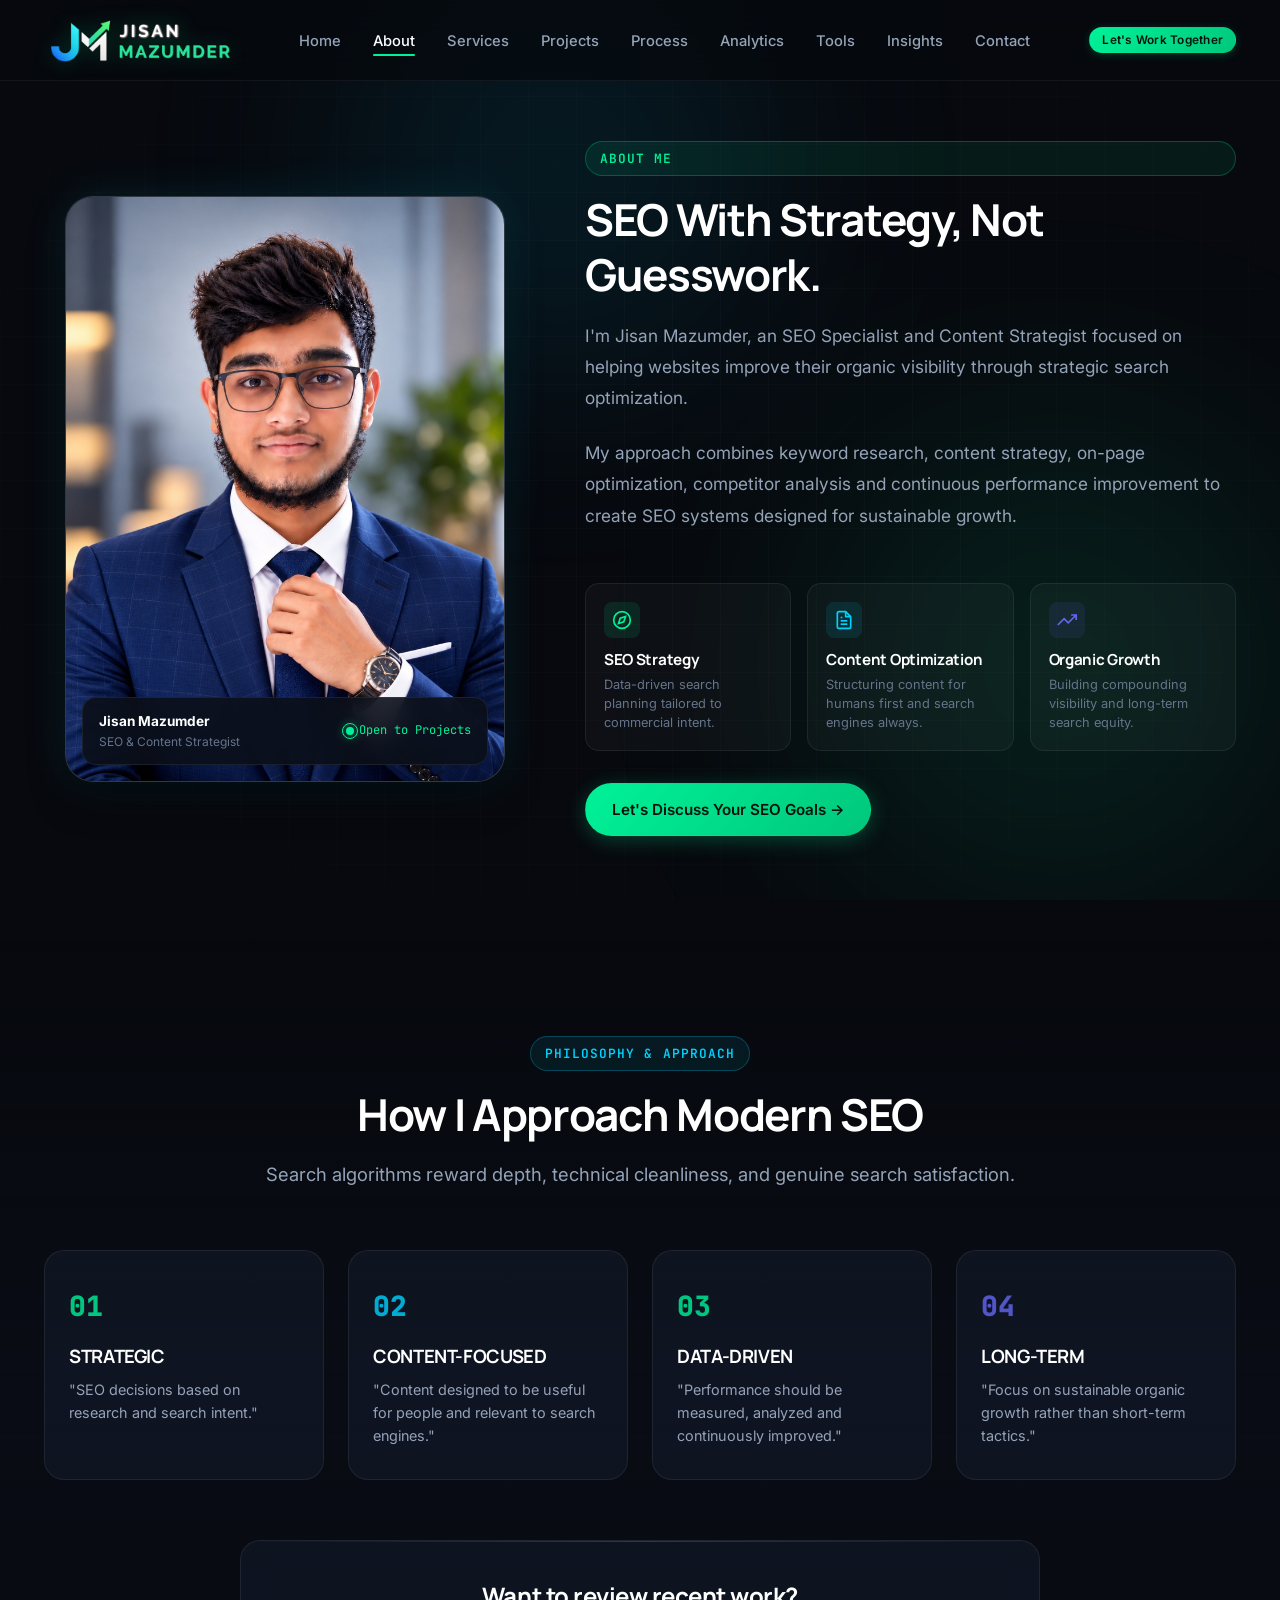
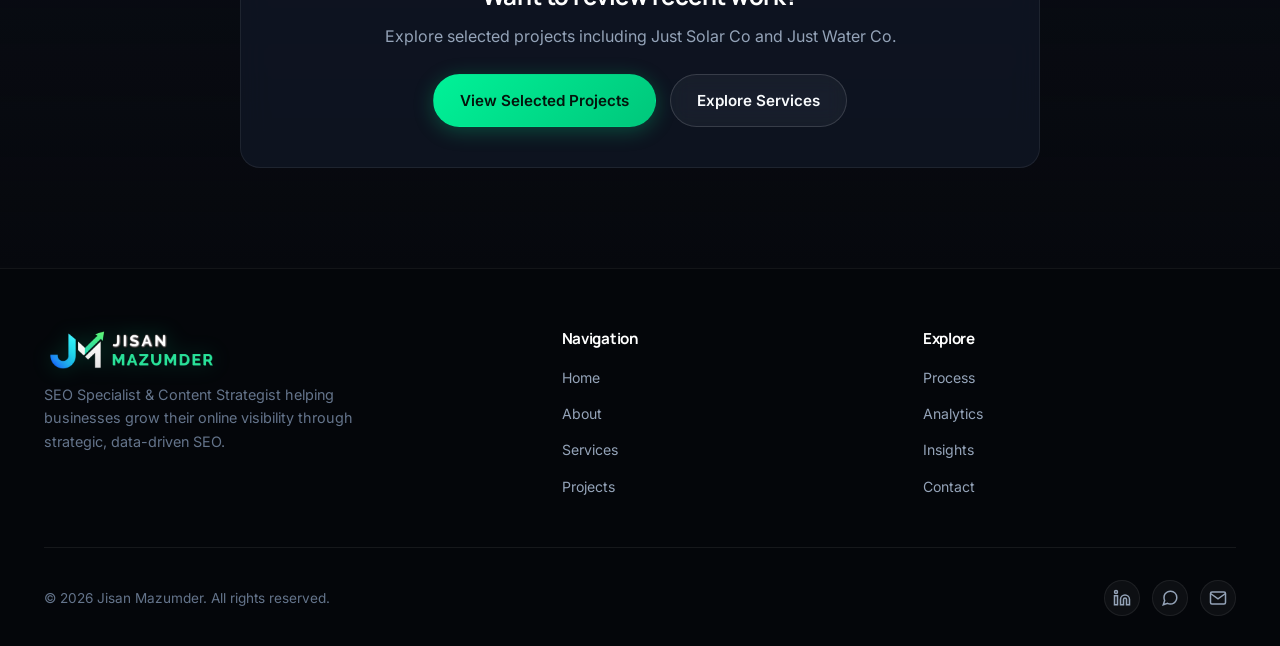
==== commit 248ef2b2: "Update footer description under logo across all pages" ====
--- a/about.html
+++ b/about.html
@@ -1,17 +1,21 @@
-﻿<!DOCTYPE html>
+<!DOCTYPE html>
 <html lang="en">
 <head>
   <meta charset="UTF-8">
   <meta name="viewport" content="width=device-width, initial-scale=1.0">
   <title>About | Jisan Mazumder - SEO Specialist &amp; Content Strategist</title>
   <meta name="description" content="Learn about Jisan Mazumder, SEO Specialist and Content Strategist focused on search visibility, topical relevance and sustainable organic growth.">
-  <link rel="canonical" href="https://jisanmazumder.com/about.html">
+  <link rel="canonical" href="https://jisanmazumder.vercel.app/about.html">
+  <meta name="google-site-verification" content="lybEHG8pIw86VarcWHKl4SY6aerJ1nMFl1O3a2qa80I">
   <meta name="theme-color" content="#07090e">
   <link rel="preconnect" href="https://fonts.googleapis.com">
   <link rel="preconnect" href="https://fonts.gstatic.com" crossorigin>
-    <link rel="icon" type="image/png" href="assets/favicon.png">
+  <link rel="icon" type="image/x-icon" href="favicon.ico">
+  <link rel="icon" type="image/png" sizes="48x48" href="assets/favicon-48x48.png">
+  <link rel="icon" type="image/png" sizes="96x96" href="assets/favicon-96x96.png">
+  <link rel="icon" type="image/png" sizes="192x192" href="assets/favicon-192x192.png">
   <link rel="icon" type="image/png" sizes="32x32" href="assets/favicon-32x32.png">
-  <link rel="apple-touch-icon" href="assets/favicon.png">
+  <link rel="apple-touch-icon" sizes="180x180" href="assets/apple-touch-icon.png">
   <link rel="shortcut icon" href="favicon.ico">
   <link rel="stylesheet" href="css/style.css">
 </head>
@@ -200,8 +204,7 @@
             <img src="assets/logo-nav-transparent.png" alt="Jisan Mazumder Logo" class="brand-logo-full" style="height: 40px;">
           </a>
           <p class="footer-brand-desc">
-            SEO Specialist · Content Strategist · Organic Growth.<br>
-            "Turning Search Intent Into Organic Growth."
+            SEO Specialist &amp; Content Strategist helping businesses grow their online visibility through strategic, data-driven SEO.
           </p>
         </div>
         <div class="footer-links-col">
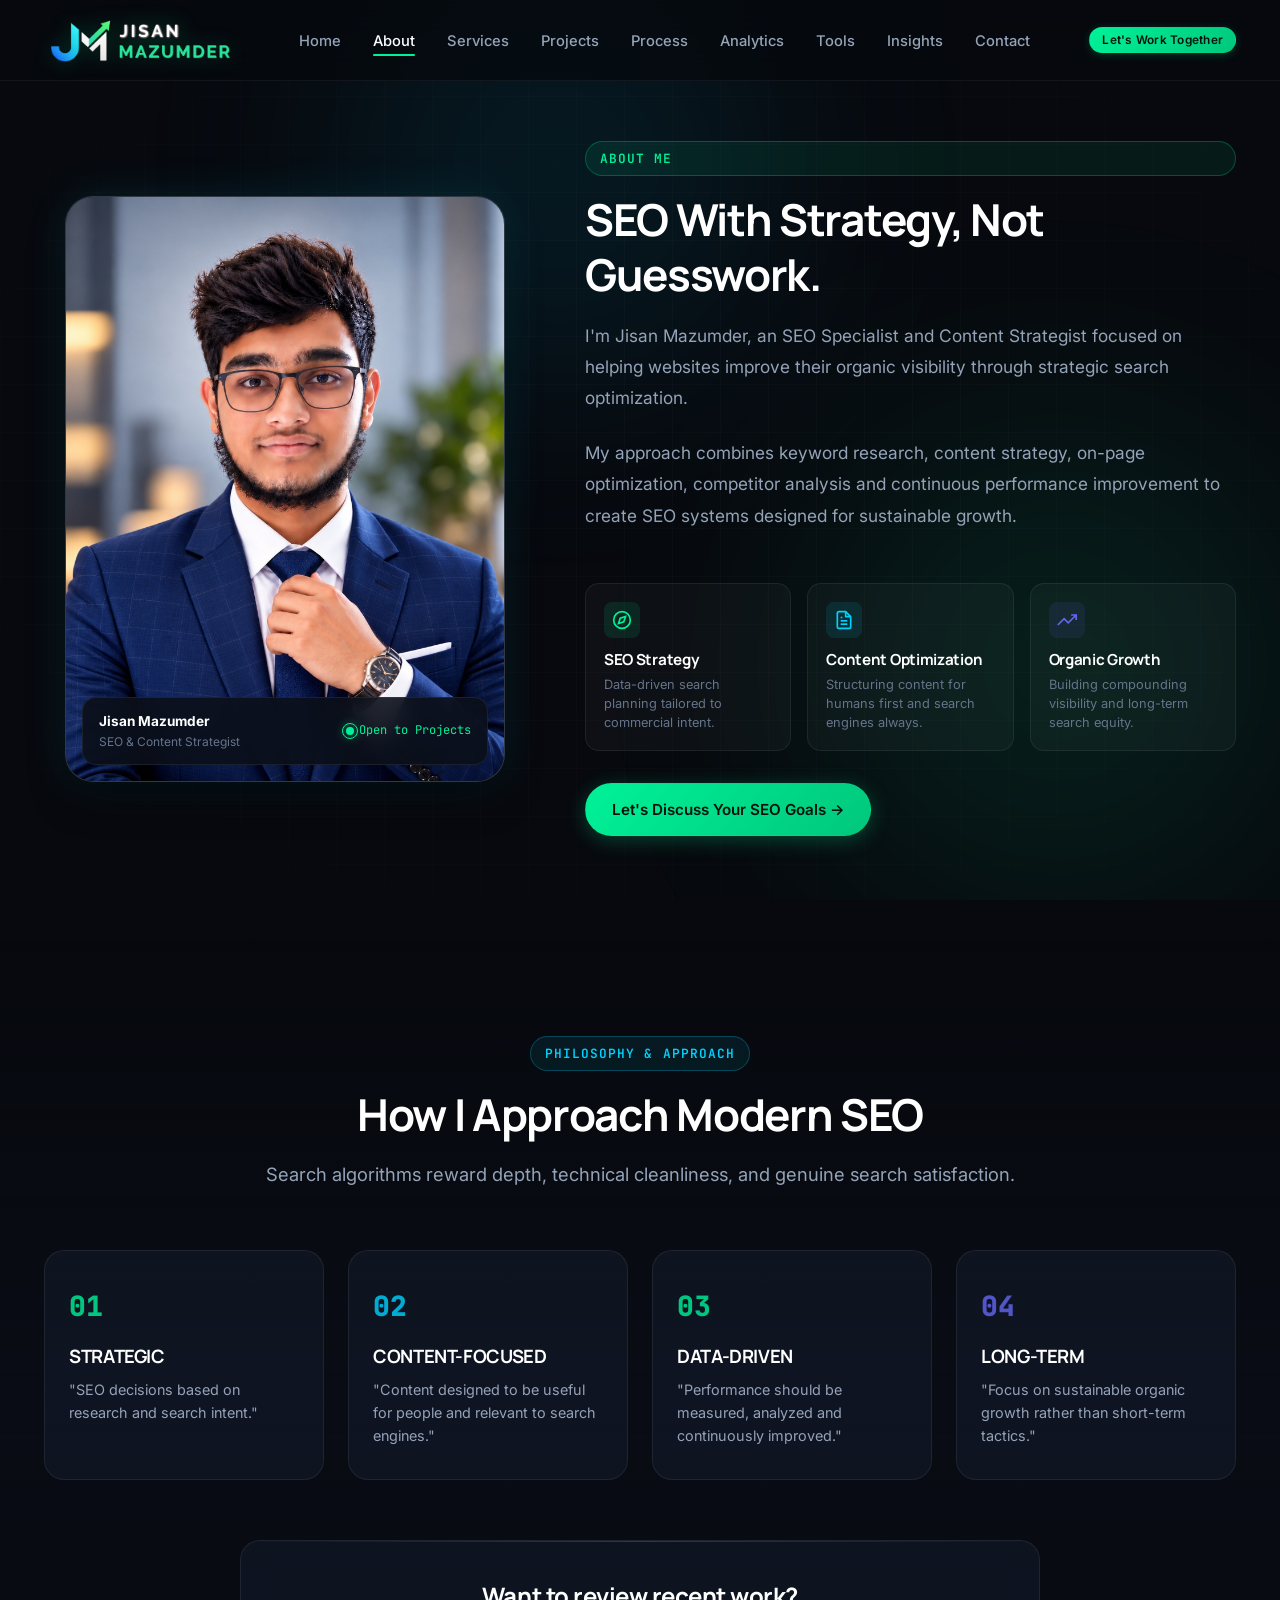
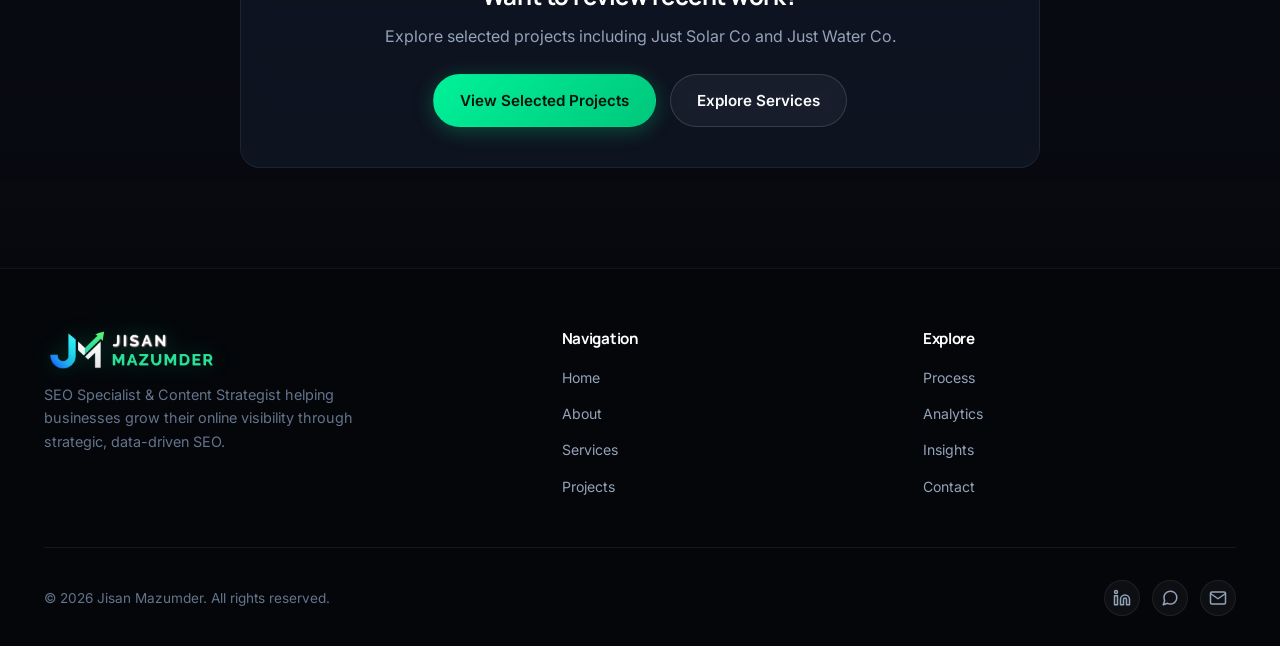
==== commit e14d45fd: "Standardize and synchronize identical footer across all 11 pages" ====
--- a/about.html
+++ b/about.html
@@ -198,7 +198,9 @@
 
   <footer class="site-footer">
     <div class="container">
+      
       <div class="footer-top-grid">
+        
         <div>
           <a href="index.html" class="brand-logo" style="margin-bottom: 14px; display: inline-flex;" aria-label="Jisan Mazumder Home">
             <img src="assets/logo-nav-transparent.png" alt="Jisan Mazumder Logo" class="brand-logo-full" style="height: 40px;">
@@ -207,6 +209,7 @@
             SEO Specialist &amp; Content Strategist helping businesses grow their online visibility through strategic, data-driven SEO.
           </p>
         </div>
+
         <div class="footer-links-col">
           <h4>Navigation</h4>
           <ul class="footer-links-list">
@@ -216,6 +219,7 @@
             <li><a href="projects.html" class="footer-link">Projects</a></li>
           </ul>
         </div>
+
         <div class="footer-links-col">
           <h4>Explore</h4>
           <ul class="footer-links-list">
@@ -225,15 +229,27 @@
             <li><a href="contact.html" class="footer-link">Contact</a></li>
           </ul>
         </div>
-      </div>
+
+      </div>
+
       <div class="footer-bottom-row">
-        <div>© 2026 Jisan Mazumder. All rights reserved.</div>
+        <div>
+          © 2026 Jisan Mazumder. All rights reserved.
+        </div>
+
         <div class="social-pills-group">
-          <a href="https://linkedin.com/in/[YOUR LINKEDIN]" target="_blank" rel="noopener noreferrer" class="social-pill" aria-label="LinkedIn"><svg width="18" height="18" viewBox="0 0 24 24" fill="none" stroke="currentColor" stroke-width="2"><path d="M16 8a6 6 0 0 1 6 6v7h-4v-7a2 2 0 0 0-2-2 2 2 0 0 0-2 2v7h-4v-7a6 6 0 0 1 6-6z"></path><rect x="2" y="9" width="4" height="12"></rect><circle cx="4" cy="4" r="2"></circle></svg></a>
-          <a href="https://wa.me/[YOUR WHATSAPP]" target="_blank" rel="noopener noreferrer" class="social-pill" aria-label="WhatsApp"><svg width="18" height="18" viewBox="0 0 24 24" fill="none" stroke="currentColor" stroke-width="2"><path d="M21 11.5a8.38 8.38 0 0 1-.9 3.8 8.5 8.5 0 0 1-7.6 4.7 8.38 8.38 0 0 1-3.8-.9L3 21l1.9-5.7a8.38 8.38 0 0 1-.9-3.8 8.5 8.5 0 0 1 4.7-7.6 8.38 8.38 0 0 1 3.8-.9h.5a8.48 8.48 0 0 1 8 8v.5z"></path></svg></a>
-          <a href="mailto:[YOUR EMAIL]" class="social-pill" aria-label="Email"><svg width="18" height="18" viewBox="0 0 24 24" fill="none" stroke="currentColor" stroke-width="2"><path d="M4 4h16c1.1 0 2 .9 2 2v12c0 1.1-.9 2-2 2H4c-1.1 0-2-.9-2-2V6c0-1.1.9-2 2-2z"></path><polyline points="22,6 12,13 2,6"></polyline></svg></a>
-        </div>
-      </div>
+          <a href="https://linkedin.com/in/[YOUR LINKEDIN]" target="_blank" rel="noopener noreferrer" class="social-pill" aria-label="LinkedIn Profile">
+            <svg width="18" height="18" viewBox="0 0 24 24" fill="none" stroke="currentColor" stroke-width="2" stroke-linecap="round" stroke-linejoin="round" aria-hidden="true"><path d="M16 8a6 6 0 0 1 6 6v7h-4v-7a2 2 0 0 0-2-2 2 2 0 0 0-2 2v7h-4v-7a6 6 0 0 1 6-6z"></path><rect x="2" y="9" width="4" height="12"></rect><circle cx="4" cy="4" r="2"></circle></svg>
+          </a>
+          <a href="https://wa.me/[YOUR WHATSAPP]" target="_blank" rel="noopener noreferrer" class="social-pill" aria-label="WhatsApp Chat">
+            <svg width="18" height="18" viewBox="0 0 24 24" fill="none" stroke="currentColor" stroke-width="2" stroke-linecap="round" stroke-linejoin="round" aria-hidden="true"><path d="M21 11.5a8.38 8.38 0 0 1-.9 3.8 8.5 8.5 0 0 1-7.6 4.7 8.38 8.38 0 0 1-3.8-.9L3 21l1.9-5.7a8.38 8.38 0 0 1-.9-3.8 8.5 8.5 0 0 1 4.7-7.6 8.38 8.38 0 0 1 3.8-.9h.5a8.48 8.48 0 0 1 8 8v.5z"></path></svg>
+          </a>
+          <a href="mailto:[YOUR EMAIL]" class="social-pill" aria-label="Send Email">
+            <svg width="18" height="18" viewBox="0 0 24 24" fill="none" stroke="currentColor" stroke-width="2" stroke-linecap="round" stroke-linejoin="round" aria-hidden="true"><path d="M4 4h16c1.1 0 2 .9 2 2v12c0 1.1-.9 2-2 2H4c-1.1 0-2-.9-2-2V6c0-1.1.9-2 2-2z"></path><polyline points="22,6 12,13 2,6"></polyline></svg>
+          </a>
+        </div>
+      </div>
+
     </div>
   </footer>
 
